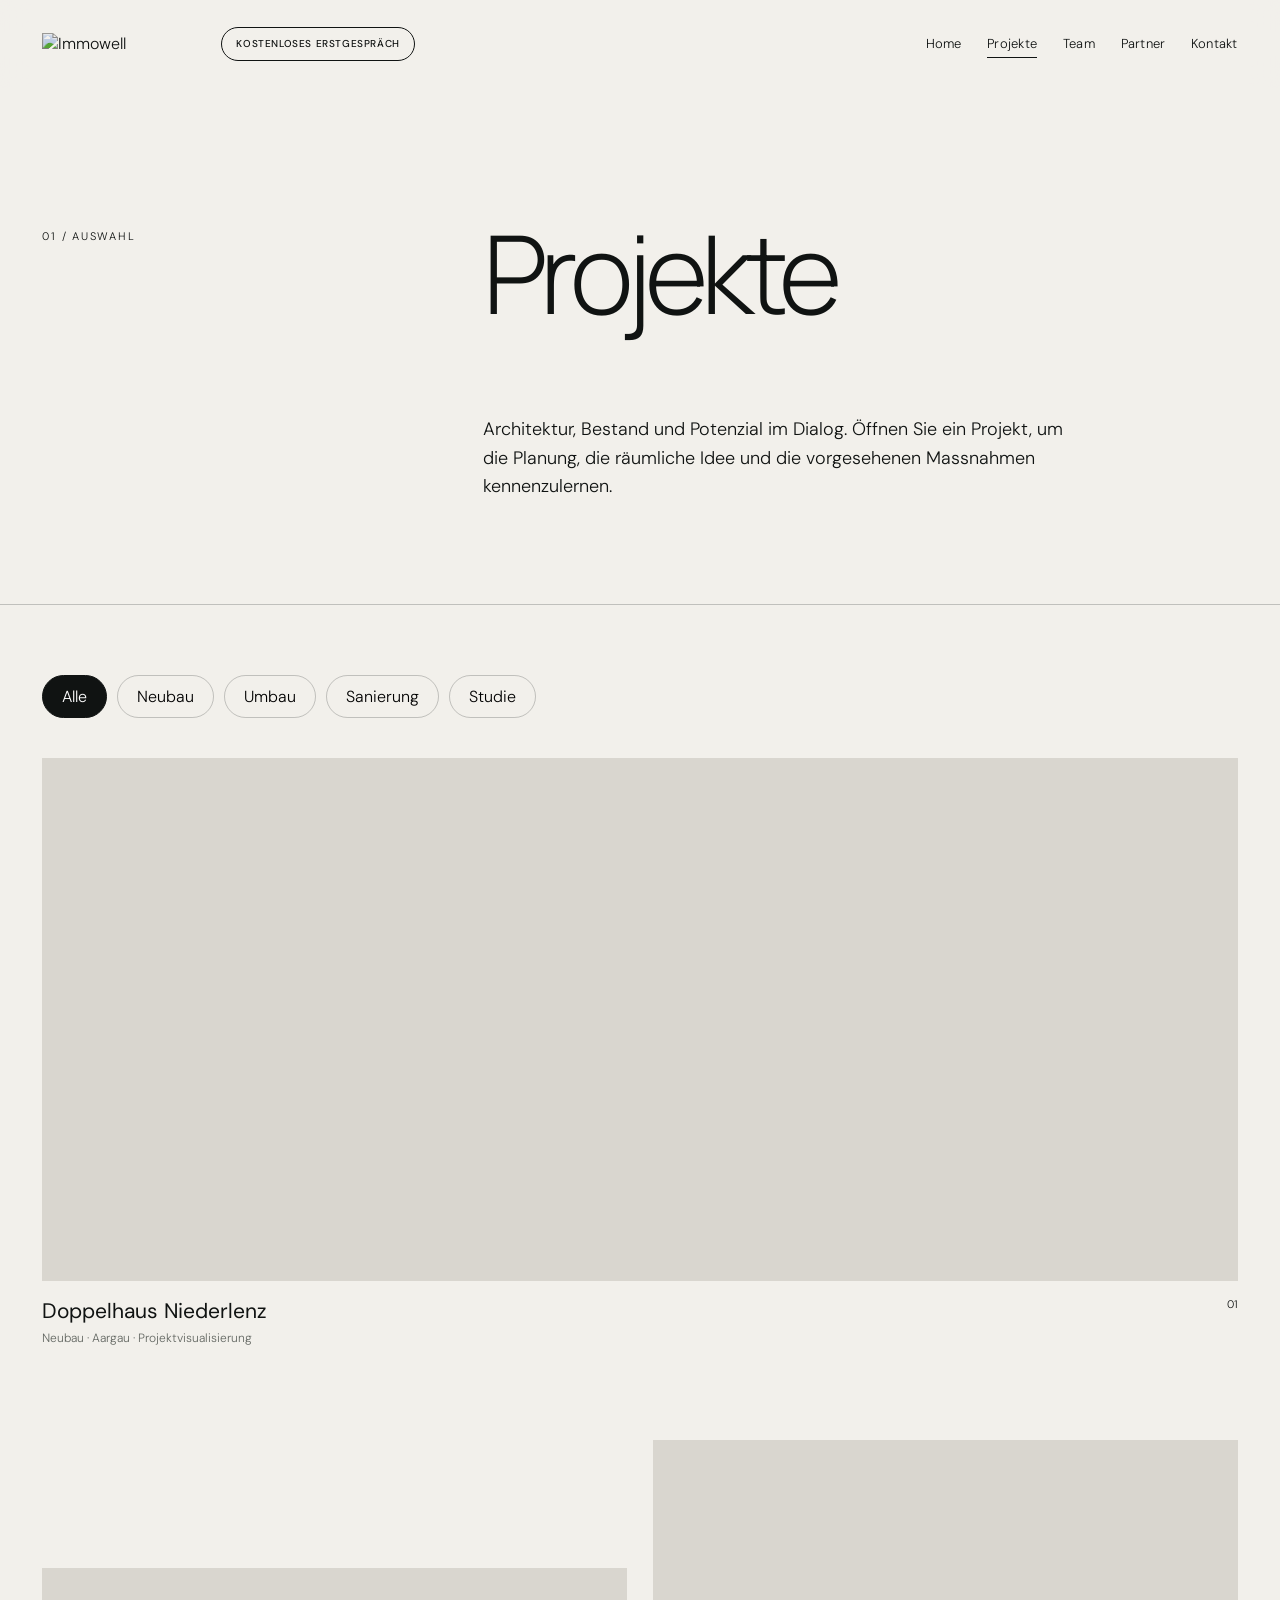
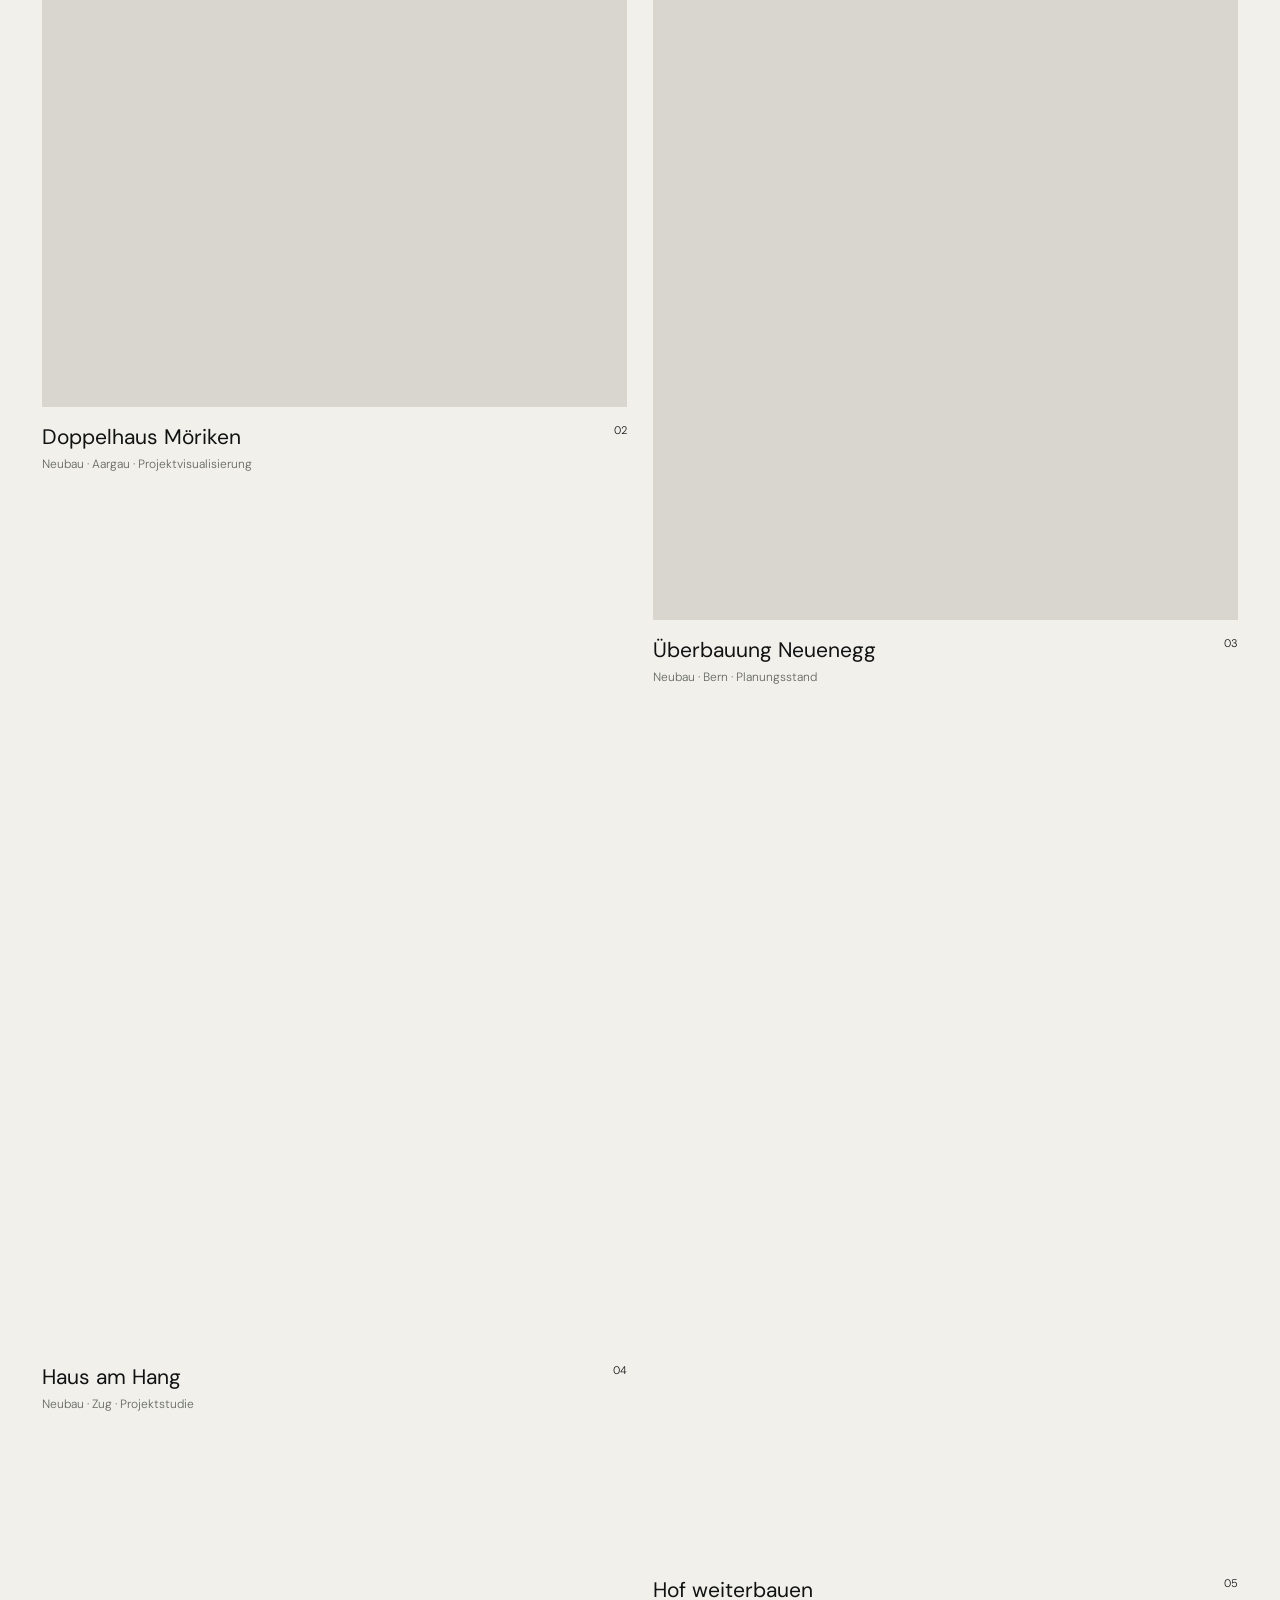
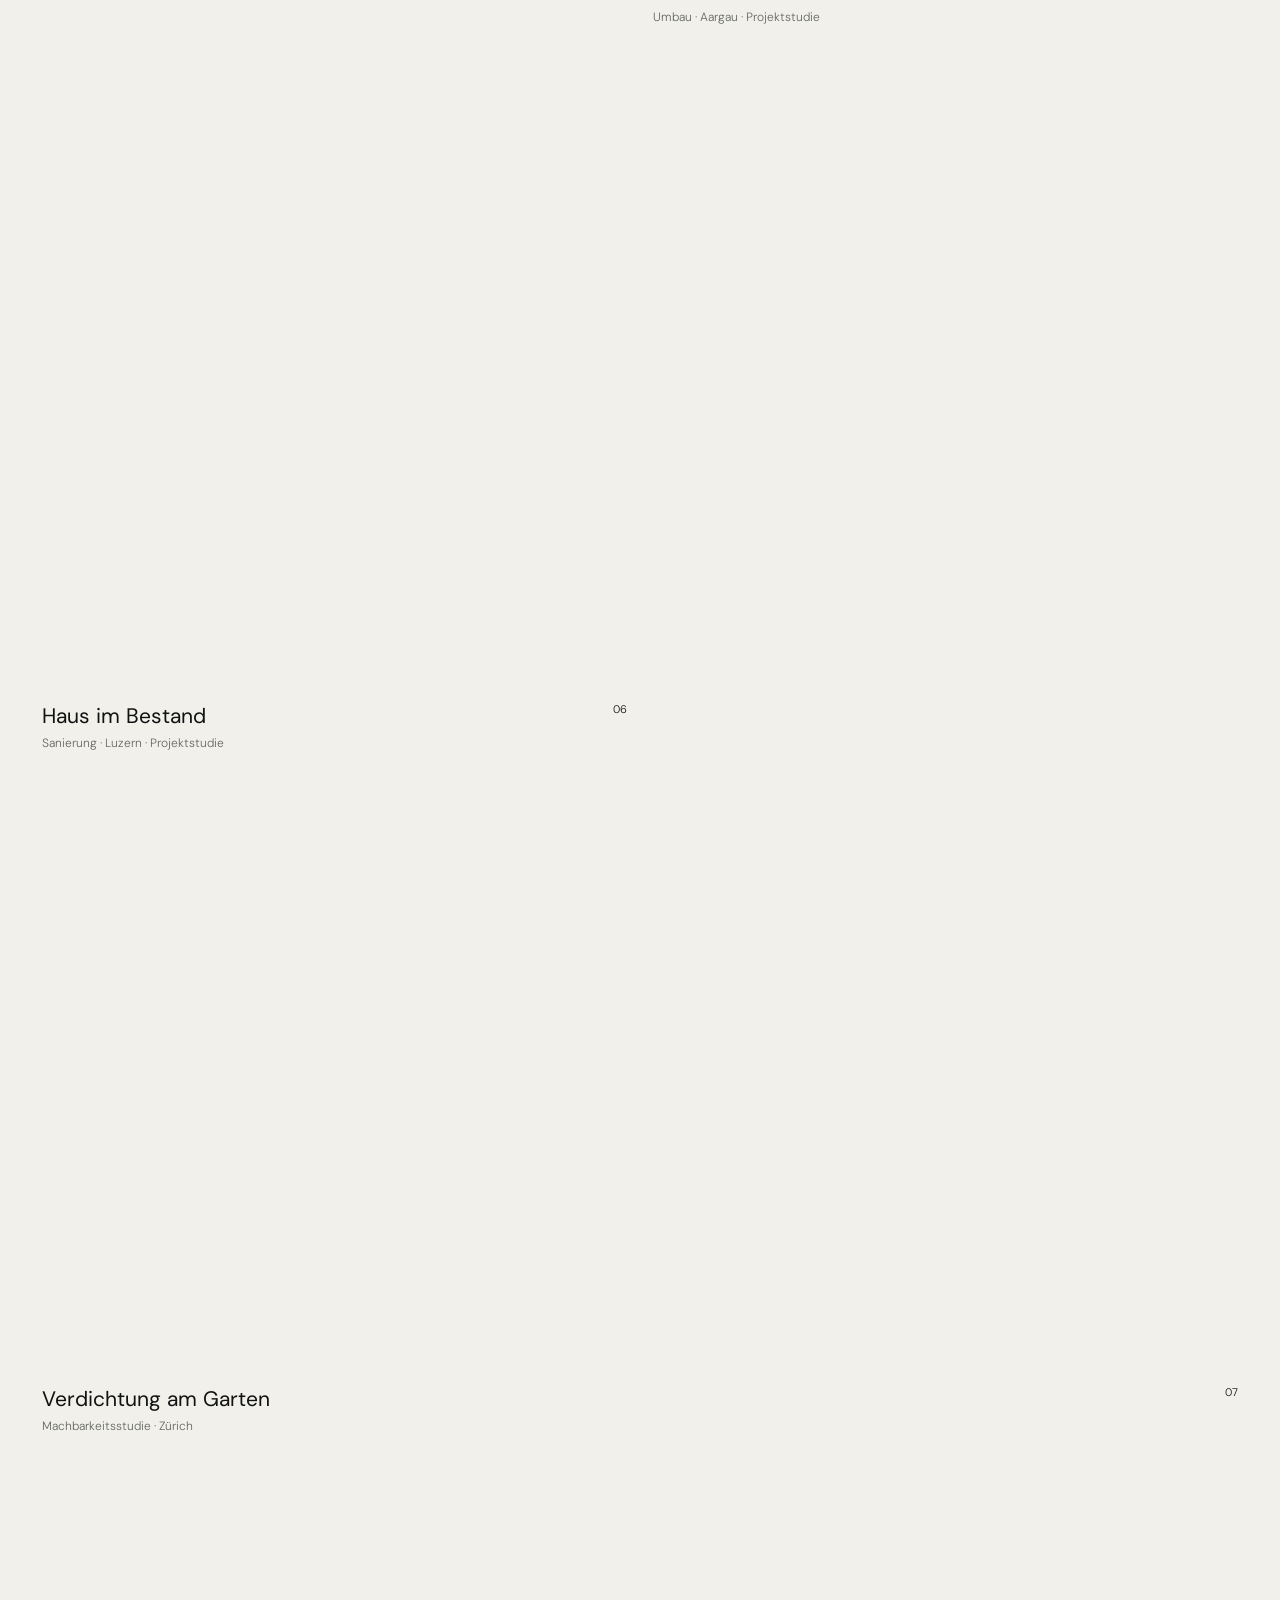
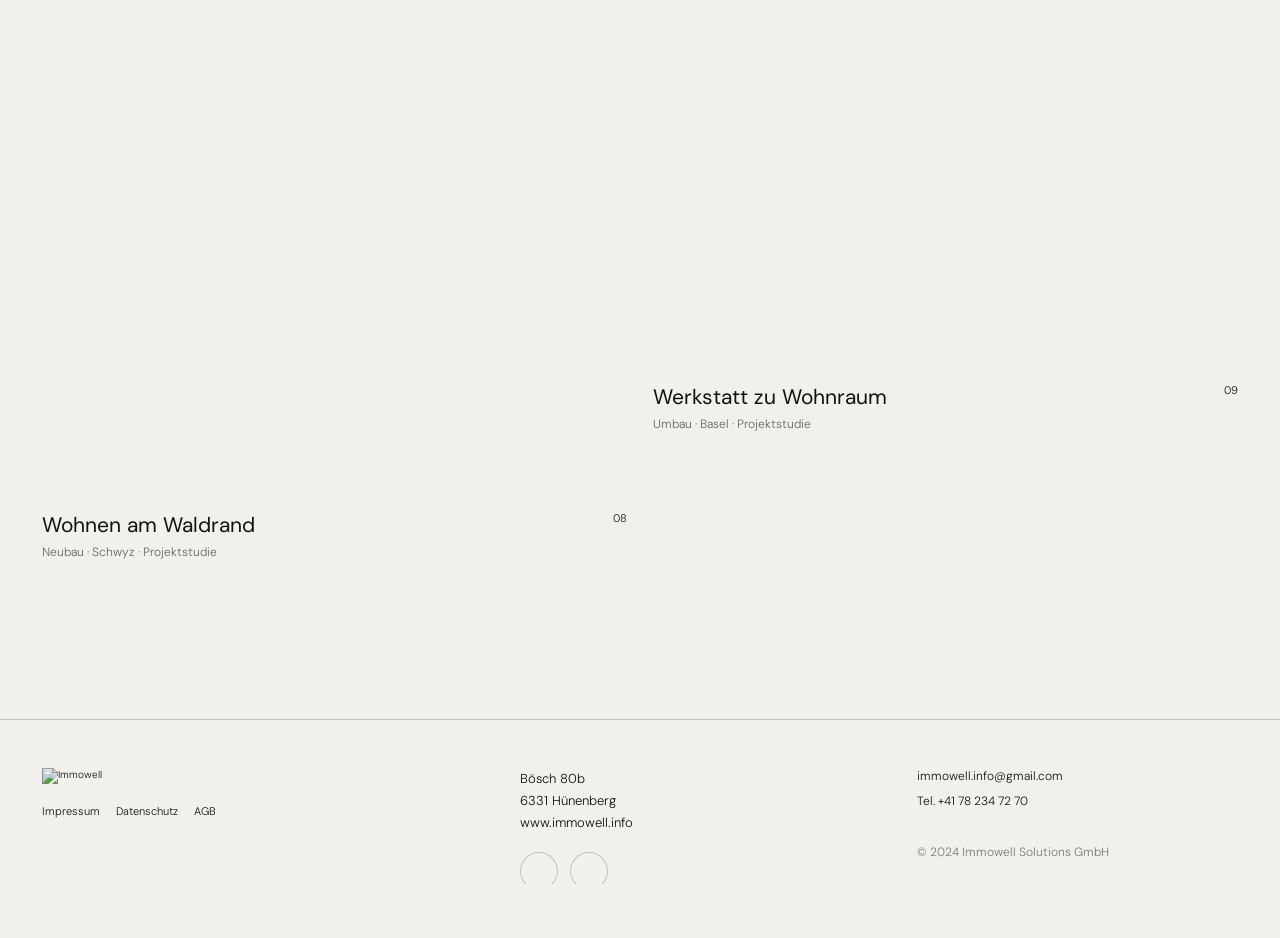
==== projects.html @ a0535512 "Publish new Immowell website" ====
<!doctype html>
<html lang="de">
<head><meta charset="utf-8"><meta name="viewport" content="width=device-width,initial-scale=1"><title>Projekte — Immowell</title><link rel="stylesheet" href="styles.css"></head>
<body>
<header class="site-header inner-header"><div class="header-brand-group"><a class="brand" href="index.html"><img src="assets/immowell-logo.png" alt="Immowell"></a><a class="header-consultation" href="feasibility.html">Kostenloses Erstgespräch</a></div><button class="menu-toggle" aria-expanded="false" aria-controls="main-nav"><span>Menü</span></button><nav id="main-nav" class="main-nav"><a href="index.html">Home</a><a class="active" href="projects.html">Projekte</a><a href="team.html">Team</a><a href="partners.html">Partner</a><a href="contact.html">Kontakt</a></nav></header>
<main class="inner-main">
  <section class="inner-hero"><p class="section-index">01 / Auswahl</p><h1>Projekte</h1><p>Architektur, Bestand und Potenzial im Dialog. Öffnen Sie ein Projekt, um die Planung, die räumliche Idee und die vorgesehenen Massnahmen kennenzulernen.</p></section>
  <section class="projects-section inner-projects">
    <div class="filters reveal" role="group"><button class="filter active" data-filter="all">Alle</button><button class="filter" data-filter="neubau">Neubau</button><button class="filter" data-filter="umbau">Umbau</button><button class="filter" data-filter="sanierung">Sanierung</button><button class="filter" data-filter="studie">Studie</button></div>
    <div class="project-grid">
      <a class="project-card project-wide reveal" data-category="neubau" href="project.html?id=niederlenz"><div class="project-image real-project" style="background-image:url('assets/projects/niederlenz/niederlenz-01.png')"></div><div class="project-meta"><h3>Doppelhaus Niederlenz</h3><p>Neubau · Aargau · Projektvisualisierung</p><b>01</b></div></a>
      <a class="project-card reveal" data-category="neubau" href="project.html?id=moeriken"><div class="project-image real-project" style="background-image:url('assets/projects/moeriken/moeriken-hero-clean-v1.png')"></div><div class="project-meta"><h3>Doppelhaus Möriken</h3><p>Neubau · Aargau · Projektvisualisierung</p><b>02</b></div></a>
      <a class="project-card project-tall reveal" data-category="neubau" href="project.html?id=neuenegg"><div class="project-image real-project" style="background-image:url('assets/projects/neuenegg/neuenegg-hero-v1.png')"></div><div class="project-meta"><h3>Überbauung Neuenegg</h3><p>Neubau · Bern · Planungsstand</p><b>03</b></div></a>
      <a class="project-card reveal" data-category="neubau" href="project.html?id=hang"><div class="project-image image-one"></div><div class="project-meta"><h3>Haus am Hang</h3><p>Neubau · Zug · Projektstudie</p><b>04</b></div></a>
      <a class="project-card project-tall reveal" data-category="umbau" href="project.html?id=hof"><div class="project-image image-two"></div><div class="project-meta"><h3>Hof weiterbauen</h3><p>Umbau · Aargau · Projektstudie</p><b>05</b></div></a>
      <a class="project-card reveal" data-category="sanierung" href="project.html?id=bestand"><div class="project-image image-three"></div><div class="project-meta"><h3>Haus im Bestand</h3><p>Sanierung · Luzern · Projektstudie</p><b>06</b></div></a>
      <a class="project-card project-wide reveal" data-category="studie" href="project.html?id=garten"><div class="project-image image-four"></div><div class="project-meta"><h3>Verdichtung am Garten</h3><p>Machbarkeitsstudie · Zürich</p><b>07</b></div></a>
      <a class="project-card reveal" data-category="neubau" href="project.html?id=waldrand"><div class="project-image image-five"></div><div class="project-meta"><h3>Wohnen am Waldrand</h3><p>Neubau · Schwyz · Projektstudie</p><b>08</b></div></a>
      <a class="project-card reveal" data-category="umbau" href="project.html?id=werkstatt"><div class="project-image image-six"></div><div class="project-meta"><h3>Werkstatt zu Wohnraum</h3><p>Umbau · Basel · Projektstudie</p><b>09</b></div></a>
    </div>
  </section>
</main>
<footer class="site-footer"><div class="footer-brand"><img src="assets/immowell-logo.png" alt="Immowell"><nav class="footer-legal" aria-label="Rechtliches"><a href="imprint.html">Impressum</a><a href="privacy.html">Datenschutz</a><a href="terms.html">AGB</a></nav></div><address>Bösch 80b<br>6331 Hünenberg<br><a href="https://www.immowell.info">www.immowell.info</a><div class="social-icons"><a href="https://www.instagram.com/immowell.ch/" target="_blank" rel="noopener" aria-label="Immowell auf Instagram"><img src="assets/instagram.svg" alt=""></a><a href="https://wa.me/41782347270" target="_blank" rel="noopener" aria-label="Immowell über WhatsApp kontaktieren"><img src="assets/whatsapp.svg" alt=""></a></div></address><div class="footer-contact"><a href="mailto:immowell.info@gmail.com">immowell.info@gmail.com</a><a href="tel:+41782347270">Tel. +41 78 234 72 70</a><span>© 2024 Immowell Solutions GmbH</span></div></footer><script src="script.js"></script>
</body></html>
---- styles.css ----
@import url('https://fonts.googleapis.com/css2?family=DM+Sans:wght@300;400;500&family=Manrope:wght@300;400;500&display=swap');
:root{--ink:#101312;--paper:#f2f0eb;--warm:#d7d2c8;--line:rgba(16,19,18,.22);--accent:#9eaa98;--pad:clamp(22px,3.3vw,58px)}*{box-sizing:border-box}html{scroll-behavior:smooth}body{margin:0;background:var(--paper);color:var(--ink);font-family:'DM Sans',Arial,sans-serif;font-weight:300}body.is-loading{overflow:hidden}a{color:inherit;text-decoration:none}button,input,textarea{font:inherit}img{display:block;max-width:100%}.intro{position:fixed;inset:0;z-index:1000;background:#f7f6f2;display:grid;place-items:center;pointer-events:none;animation:introAway .8s cubic-bezier(.65,0,.35,1) 3.05s forwards}.intro-logo{width:min(62vw,780px);mix-blend-mode:multiply;animation:logoEnter 1.55s cubic-bezier(.16,1,.3,1) both}.site-header{position:fixed;z-index:100;left:0;top:0;width:100%;height:88px;padding:20px var(--pad);display:flex;align-items:center;justify-content:space-between;background:rgba(242,240,235,.88);backdrop-filter:blur(14px);transform:translateY(-100%);animation:headerIn .7s ease 3.1s forwards;border-bottom:1px solid transparent}.site-header.scrolled{border-color:var(--line)}.header-brand-group{display:flex;align-items:center;gap:clamp(16px,2vw,32px);min-width:0}.brand{width:clamp(128px,12vw,190px);flex:0 0 auto}.header-consultation{display:inline-flex;align-items:center;min-height:34px;padding:8px 14px;border:1px solid currentColor;border-radius:999px;font-size:10px;font-weight:500;line-height:1.15;letter-spacing:.06em;text-transform:uppercase;white-space:nowrap;transition:background .25s,color .25s}.header-consultation:hover,.header-consultation.active{background:var(--ink);color:var(--paper)}.dark-header .header-consultation:hover,.dark-header .header-consultation.active{background:var(--paper);color:var(--ink)}body.is-loading .brand{opacity:0}body:not(.is-loading) .brand{opacity:1;transition:opacity .25s}.brand img,footer img{mix-blend-mode:multiply}.main-nav{display:flex;gap:clamp(18px,2vw,36px);font-size:13px;letter-spacing:.02em}.main-nav a{position:relative}.main-nav a:after{content:'';position:absolute;left:0;bottom:-6px;width:100%;height:1px;background:currentColor;transform:scaleX(0);transform-origin:right;transition:transform .35s}.main-nav a:hover:after{transform:scaleX(1);transform-origin:left}.menu-toggle{display:none;background:none;border:0}.hero{min-height:100svh;position:relative;padding-top:88px;display:grid;grid-template-columns:59% 41%;overflow:hidden}.hero-media{min-height:calc(100svh - 88px);background:linear-gradient(0deg,rgba(8,12,10,.06),rgba(8,12,10,.06)),url('https://images.unsplash.com/photo-1600607687920-4e2a09cf159d?auto=format&fit=crop&w=1800&q=88') center/cover}.hero-copy{align-self:center;padding:var(--pad)}.eyebrow,.section-index{font-size:11px;text-transform:uppercase;letter-spacing:.16em;margin:0 0 28px}.hero h1,.statement h2,.section-head h2,.study-intro h2,.contact-main h2{font-family:'Manrope',sans-serif;font-weight:300;letter-spacing:-.04em;line-height:.98;margin:0}.hero h1{font-size:clamp(52px,6.2vw,112px)}.lead{font-size:clamp(17px,1.35vw,23px);line-height:1.5;max-width:590px;margin:36px 0}.text-link{display:inline-flex;gap:30px;padding-bottom:9px;border-bottom:1px solid}.scroll-cue{position:absolute;bottom:24px;left:var(--pad);color:white;text-transform:uppercase;font-size:9px;letter-spacing:.18em;display:flex;align-items:center;gap:12px}.scroll-cue span{width:55px;height:1px;background:white}.statement,.projects-section,.people-section{padding:clamp(100px,12vw,190px) var(--pad)}.statement{display:grid;grid-template-columns:1fr 2fr;gap:5vw;border-bottom:1px solid var(--line)}.statement h2{font-size:clamp(48px,7vw,120px);grid-column:2}.statement-text{grid-column:2;display:grid;grid-template-columns:1fr 1fr;gap:6vw;margin-top:50px;font-size:17px;line-height:1.65}.section-head{display:grid;grid-template-columns:1fr 1fr;gap:5vw;align-items:end;margin-bottom:60px}.section-head h2{font-size:clamp(62px,9vw,150px)}.section-head>p{max-width:540px;font-size:15px;line-height:1.6}.filters{display:flex;flex-wrap:wrap;gap:10px;margin-bottom:40px}.filter{background:transparent;border:1px solid var(--line);border-radius:30px;padding:10px 19px;cursor:pointer;transition:.25s}.filter:hover,.filter.active{background:var(--ink);color:white;border-color:var(--ink)}.project-grid{display:grid;grid-template-columns:repeat(2,1fr);gap:7vw 2vw}.project-card{transition:opacity .45s,transform .45s}.project-card.filtered-out{display:none}.project-card:nth-child(even){margin-top:10vw}.project-image{aspect-ratio:4/3;background-size:cover;background-position:center;position:relative;overflow:hidden;transition:filter .45s}.project-image:after{content:'';position:absolute;inset:0;background:#111;opacity:0;transition:.5s}.project-card:hover .project-image:after{opacity:.08}.project-image span{position:absolute;z-index:2;top:15px;left:15px;background:rgba(242,240,235,.92);padding:7px 10px;font-size:9px;text-transform:uppercase;letter-spacing:.12em}.project-tall .project-image{aspect-ratio:3/4}.project-wide{grid-column:span 2}.project-wide .project-image{aspect-ratio:16/7}.image-one{background-image:url('https://images.unsplash.com/photo-1600566753190-17f0baa2a6c3?auto=format&fit=crop&w=1500&q=85')}.image-two{background-image:url('https://images.unsplash.com/photo-1600607688969-a5bfcd646154?auto=format&fit=crop&w=1500&q=85')}.image-three{background-image:url('https://images.unsplash.com/photo-1600573472550-8090b5e0745e?auto=format&fit=crop&w=1500&q=85')}.image-four{background-image:url('https://images.unsplash.com/photo-1600607687939-ce8a6c25118c?auto=format&fit=crop&w=1800&q=85')}.image-five{background-image:url('https://images.unsplash.com/photo-1600585154340-be6161a56a0c?auto=format&fit=crop&w=1500&q=85')}.image-six{background-image:url('https://images.unsplash.com/photo-1600607687644-c7171b42498f?auto=format&fit=crop&w=1500&q=85')}.project-meta{display:grid;grid-template-columns:1fr auto;grid-template-rows:auto auto;margin-top:16px}.project-meta h3{font-weight:400;font-size:21px;margin:0}.project-meta p{font-size:12px;color:#626661;margin:5px 0}.project-meta b{grid-column:2;grid-row:1/3;font-weight:300;font-size:11px}.study-section{background:#141817;color:#f2f0eb;padding:clamp(90px,11vw,170px) var(--pad);display:grid;grid-template-columns:1fr 1.05fr;gap:8vw}.light{color:#a9afa9}.study-intro h2{font-size:clamp(52px,6vw,98px);max-width:800px}.study-intro>p:not(.section-index){font-size:18px;line-height:1.6;max-width:520px;margin:40px 0}.study-intro ol{padding:0;margin:65px 0 0;list-style:none;border-top:1px solid #424746}.study-intro li{padding:18px 0;border-bottom:1px solid #424746;display:flex;gap:40px}.study-intro li span{font-size:10px;color:#999}.study-form{align-self:start;background:#f0eee9;color:var(--ink);padding:clamp(24px,3vw,48px)}.study-form label,.study-form legend{display:block;font-size:11px;text-transform:uppercase;letter-spacing:.1em}.study-form input,.study-form textarea{width:100%;border:0;border-bottom:1px solid #a9aaa5;background:transparent;border-radius:0;padding:12px 0 10px;outline:none;text-transform:none;letter-spacing:0;font-size:15px}.study-form input:focus,.study-form textarea:focus{border-color:#111}.study-form textarea{resize:vertical}.form-row{display:grid;grid-template-columns:1fr auto 1fr;gap:16px;align-items:end}.or{font-size:10px;padding-bottom:13px;color:#777}.study-form>label,.study-form>.form-row,.study-form fieldset{margin-bottom:28px}.file-drop{border:1px dashed #8c8e89;padding:24px!important;text-align:center;cursor:pointer}.file-drop input{display:none}.file-drop span,.file-drop strong,.file-drop small,.file-drop em{display:block}.file-icon{font-size:25px;margin-bottom:6px}.file-drop strong{font-size:12px;font-weight:500}.file-drop small,.file-drop em{font-size:10px;color:#666;text-transform:none;letter-spacing:0;margin-top:5px}.file-drop em{font-style:normal;color:#222}.study-form fieldset{border:0;padding:0}.slots{display:grid;grid-template-columns:repeat(4,1fr);gap:7px;margin-top:12px}.slots button{border:1px solid #a8aaa5;background:transparent;padding:11px 5px;cursor:pointer;font-size:10px}.slots button.selected{background:#151817;color:white}.slots b{font-weight:400}.consent{display:flex!important;gap:11px;align-items:flex-start;text-transform:none!important;letter-spacing:0!important;line-height:1.4}.consent input{width:16px;height:16px}.submit-button{width:100%;display:flex;justify-content:space-between;border:0;background:#171a19;color:white;padding:18px 20px;cursor:pointer}.form-note{font-size:10px;color:#666;line-height:1.5}.form-status{font-size:12px;line-height:1.45;margin-top:12px}.people-grid{display:grid;grid-template-columns:repeat(3,1fr);gap:2vw}.portrait{aspect-ratio:4/5;background-size:cover;background-position:center;filter:grayscale(1)}.portrait-one{background-image:linear-gradient(145deg,#d5d0c6,#8a9089)}.portrait-two{background-image:url('https://images.unsplash.com/photo-1497366754035-f200968a6e72?auto=format&fit=crop&w=900&q=80')}.portrait-three{background-image:url('https://images.unsplash.com/photo-1497366811353-6870744d04b2?auto=format&fit=crop&w=900&q=80')}.person h3{font-size:18px;font-weight:400;margin:18px 0 5px}.person p,.person small{font-size:12px;color:#626661}.person small{display:block;margin-top:13px}.partners-section{padding:90px var(--pad);border-top:1px solid var(--line);border-bottom:1px solid var(--line);display:grid;grid-template-columns:.5fr 1fr 1fr;gap:5vw}.partners-section h2{font-weight:300;font-size:clamp(40px,5vw,80px);margin:0}.partners-section p{line-height:1.6}.partner-list{display:flex;flex-direction:column}.partner-list span{padding:15px 0;border-bottom:1px solid var(--line)}.contact-section{min-height:85vh;background:#171a19;color:#f2f0eb;padding:clamp(90px,10vw,160px) var(--pad);display:grid;grid-template-columns:2fr 1fr;gap:8vw}.contact-main h2{font-size:clamp(58px,8vw,130px)}.contact-main>a{display:inline-block;font-size:clamp(20px,2vw,32px);margin-top:70px;border-bottom:1px solid}.contact-main>p:not(.section-index){color:#aaa}.contact-aside{align-self:end;border-top:1px solid #555;padding-top:25px}.contact-aside p{line-height:1.55}.contact-aside a{display:inline-block;margin:35px 0;border-bottom:1px solid}.contact-aside small{display:block;color:#8e9490;line-height:1.5}footer{padding:38px var(--pad);display:flex;justify-content:space-between;align-items:flex-end}footer img{width:190px}footer div{display:flex;gap:20px;font-size:10px}.reveal{opacity:0;transform:translateY(38px);transition:opacity 1s cubic-bezier(.2,.6,.2,1),transform 1s cubic-bezier(.2,.6,.2,1)}.reveal.visible{opacity:1;transform:none}@keyframes logoEnter{0%{opacity:0;transform:translateY(70px) scale(.78);filter:blur(8px)}100%{opacity:1;transform:none;filter:none}}@keyframes introAway{to{opacity:0;visibility:hidden}}@keyframes headerIn{to{transform:none}}
@media(max-width:900px){.main-nav{position:fixed;top:72px;left:0;width:100vw;height:calc(100vh - 72px);background:var(--paper);display:flex;flex-direction:column;justify-content:center;align-items:center;font-size:32px;opacity:0;visibility:hidden;pointer-events:none;transform:translateY(-20px);transition:opacity .35s,transform .55s,visibility .55s;z-index:-1}.main-nav.open{opacity:1;visibility:visible;pointer-events:auto;transform:none}.menu-toggle{display:block;z-index:2}.menu-toggle span{font-size:11px;text-transform:uppercase;letter-spacing:.1em}.menu-toggle i{display:none}.hero{grid-template-columns:1fr;padding-top:72px}.site-header{height:72px}.header-brand-group{gap:10px}.brand{width:112px}.header-consultation{max-width:145px;padding:7px 9px;font-size:8px;letter-spacing:.035em;text-align:center}.hero-media{min-height:55svh}.hero-copy{padding-top:50px;padding-bottom:90px}.scroll-cue{display:none}.statement{grid-template-columns:1fr}.statement h2,.statement-text{grid-column:1}.statement-text{grid-template-columns:1fr}.section-head{grid-template-columns:1fr}.project-grid{grid-template-columns:1fr;gap:70px}.project-card:nth-child(even){margin-top:0}.project-wide{grid-column:auto}.project-wide .project-image{aspect-ratio:4/3}.study-section{grid-template-columns:1fr}.people-grid{grid-template-columns:1fr 1fr}.partners-section{grid-template-columns:1fr}.contact-section{grid-template-columns:1fr;min-height:auto}.contact-aside{margin-top:90px}footer{align-items:flex-start;gap:30px}footer div{flex-direction:column;gap:7px}}
@media(max-width:560px){.intro-logo{width:82vw}.people-grid{grid-template-columns:1fr}.form-row{grid-template-columns:1fr}.or{padding:0;text-align:center}.slots{grid-template-columns:1fr 1fr}.study-form{margin-left:calc(var(--pad) * -1);margin-right:calc(var(--pad) * -1)}footer{flex-direction:column}footer div{margin-top:25px}.hero h1{font-size:47px}.statement h2{font-size:45px}}
@media(prefers-reduced-motion:reduce){*{scroll-behavior:auto!important}.intro{display:none}.site-header{transform:none;animation:none}.reveal{opacity:1;transform:none;transition:none}}

/* Multipage architecture */
.inner-header{transform:none;animation:none}.main-nav a.active:after{transform:scaleX(1)}.inner-main{padding-top:88px}.inner-hero{padding:clamp(90px,11vw,170px) var(--pad) clamp(70px,8vw,120px);display:grid;grid-template-columns:1fr 2fr;gap:5vw;border-bottom:1px solid var(--line)}.inner-hero h1{font-family:'Manrope',sans-serif;font-size:clamp(58px,8.5vw,132px);font-weight:300;line-height:.8;letter-spacing:-.065em;margin:0}.inner-hero>p:last-child{grid-column:2;max-width:580px;font-size:18px;line-height:1.6;margin:35px 0 0}.inner-projects,.inner-people{padding-top:70px}.page-links{padding:40px var(--pad) 120px}.page-link{display:grid;grid-template-columns:60px 1fr auto;align-items:center;border-bottom:1px solid var(--line);padding:30px 0}.page-link span{font-size:10px}.page-link h2{font-family:'Manrope',sans-serif;font-size:clamp(36px,6vw,90px);font-weight:300;letter-spacing:-.04em;margin:0}.page-link b{font-size:28px;font-weight:300;transition:transform .3s}.page-link:hover b{transform:translate(6px,-6px)}.study-section.standalone{min-height:calc(100vh - 88px);padding-top:90px}.study-intro h1{font-family:'Manrope',sans-serif;font-weight:300;letter-spacing:-.04em;line-height:.98;font-size:clamp(46px,5vw,82px);margin:0}.dark-header{background:rgba(20,24,23,.92);color:#f2f0eb}.dark-header .brand img{filter:invert(1);mix-blend-mode:screen}.dark-page{background:#141817}.partner-profiles{padding:0 var(--pad) 130px}.partner-profile{display:grid;grid-template-columns:1fr 1.25fr;gap:8vw;padding:80px 0;border-bottom:1px solid var(--line);align-items:center}.partner-logo{min-height:390px;display:grid;place-items:center;padding:20px}.partner-logo img{width:min(54%,330px);height:240px;object-fit:contain}.partner-logo.rtec img{width:min(52%,300px);mix-blend-mode:multiply}.partner-copy h2{font-family:'Manrope',sans-serif;font-size:clamp(36px,5vw,76px);font-weight:300;line-height:1;letter-spacing:-.04em;margin:12px 0 28px}.partner-copy>p:not(.partner-number){font-size:17px;line-height:1.6;max-width:620px}.partner-number{font-size:10px;letter-spacing:.12em}.partner-copy h3{font-size:11px;text-transform:uppercase;letter-spacing:.14em;margin:44px 0 12px}.partner-copy ul{list-style:none;padding:0;margin:0}.partner-copy li{padding:13px 0;border-bottom:1px solid var(--line);font-size:18px}.partner-copy small{display:block;color:#777;line-height:1.5;margin-top:22px}.standalone-contact{min-height:calc(100vh - 88px)}.contact-main h1{font-family:'Manrope',sans-serif;font-weight:300;letter-spacing:-.04em;line-height:.98;font-size:clamp(50px,6.5vw,105px);margin:0}
@media(max-width:900px){.inner-main{padding-top:72px}.inner-hero{grid-template-columns:1fr}.inner-hero>p:last-child{grid-column:1}.partner-profile{grid-template-columns:1fr}.partner-logo{min-height:300px}.dark-header .main-nav{background:#141817}.study-section.standalone,.standalone-contact{min-height:calc(100vh - 72px)}}
@media(max-width:560px){.inner-hero h1{font-size:52px}.page-link{grid-template-columns:36px 1fr auto}.page-link h2{font-size:34px}.partner-logo{padding:25px;min-height:250px}.partner-logo img{height:220px}.partner-profile{padding:55px 0}}

/* Contact details and social footer */
.site-footer{padding:48px var(--pad);display:grid;grid-template-columns:1.25fr 1fr 1fr;gap:6vw;align-items:start;border-top:1px solid var(--line);background:var(--paper);color:var(--ink)}.site-footer .footer-brand{display:block}.site-footer .footer-brand>img{width:190px}.site-footer address{font-style:normal;font-size:13px;line-height:1.7}.site-footer address a,.footer-contact a{border-bottom:1px solid transparent}.site-footer address a:hover,.footer-contact a:hover{border-color:currentColor}.footer-contact{display:flex!important;flex-direction:column;align-items:flex-start;gap:8px!important;font-size:12px}.footer-contact span{margin-top:26px;color:#777}.social-icons{display:flex!important;gap:12px!important;margin-top:24px}.social-icons a,.social-icon-link{width:38px;height:38px;border:1px solid var(--line);border-radius:50%;display:grid;place-items:center;transition:.25s}.social-icons a:hover,.social-icon-link:hover{background:var(--ink)}.social-icons a:hover img,.social-icon-link:hover img{filter:invert(1)}.social-icons img,.social-icon-link img{width:17px!important;height:17px;mix-blend-mode:normal!important}.contact-social{margin-top:30px}.contact-social>p{font-size:13px;color:#a9afa9}.whatsapp-cta{display:inline-flex!important;align-items:center;gap:12px;margin:10px 12px 0 0!important;padding:13px 18px;border:1px solid #747a76!important}.whatsapp-cta img{width:19px;filter:invert(1)}.contact-social .social-icon-link{display:inline-grid!important;margin:10px 0 0!important;border-color:#747a76}.contact-social .social-icon-link img{filter:invert(1)}
@media(max-width:760px){.site-footer{grid-template-columns:1fr;gap:32px}.footer-contact span{margin-top:12px}.contact-social{margin-top:24px}}

/* Appointment calendar and transparent handoff */
.calendar-panel{margin-top:58px;padding:26px;border:1px solid #424746;max-width:520px}.calendar-label{margin:0 0 22px!important;font-size:11px!important;text-transform:uppercase;letter-spacing:.14em;color:#a9afa9}.calendar-panel label{display:block;font-size:11px;text-transform:uppercase;letter-spacing:.12em}.calendar-panel input[type=date]{display:block;width:100%;margin-top:10px;padding:13px 0;border:0;border-bottom:1px solid #626865;background:transparent;color:#f2f0eb;font:inherit;color-scheme:dark}.dynamic-slots{display:grid;grid-template-columns:repeat(3,1fr);gap:8px;margin-top:22px}.dynamic-slots p{grid-column:1/-1;margin:0!important;color:#a9afa9;font-size:13px!important;line-height:1.5}.dynamic-slots button{padding:12px 6px;border:1px solid #626865;background:transparent;color:#f2f0eb;cursor:pointer}.dynamic-slots button:hover,.dynamic-slots button.selected{background:#f2f0eb;color:#141817}.calendar-panel>small{display:block;margin-top:18px;color:#929793;line-height:1.5}.handoff-actions{display:grid;grid-template-columns:1fr 1fr;gap:8px;margin-top:18px}.handoff-actions[hidden]{display:none}.handoff-actions a{padding:15px;text-align:center;border:1px solid #171a19;font-size:12px}.handoff-actions .handoff-whatsapp{background:#171a19;color:white}.form-status:not(:empty){padding:14px 0;border-bottom:1px solid var(--line)}
@media(max-width:560px){.calendar-panel{margin-top:38px}.dynamic-slots{grid-template-columns:1fr}.handoff-actions{grid-template-columns:1fr}}

/* Hour and meeting-place dialog */
.slot-dialog{width:min(520px,calc(100% - 32px));border:0;background:var(--paper);color:var(--ink);padding:0;box-shadow:0 30px 90px rgba(0,0,0,.35)}.slot-dialog::backdrop{background:rgba(8,11,10,.72);backdrop-filter:blur(5px)}.slot-dialog form{position:relative;padding:36px}.dialog-close{position:absolute;right:20px;top:15px;border:0;background:transparent;font-size:30px;font-weight:300;cursor:pointer}.slot-dialog h2{font-family:'Manrope',sans-serif;font-size:50px;font-weight:300;letter-spacing:-.04em;margin:0 0 30px}.slot-dialog form>p:not(.calendar-label){font-size:12px;text-transform:uppercase;letter-spacing:.1em}.minute-options{display:grid;grid-template-columns:1fr 1fr;gap:8px;margin:12px 0 28px}.minute-options button{padding:16px;border:1px solid var(--line);background:transparent;cursor:pointer}.minute-options button.selected{background:var(--ink);color:white}.slot-dialog label{font-size:11px;text-transform:uppercase;letter-spacing:.1em}.slot-dialog select{display:block;width:100%;margin-top:10px;padding:14px;border:1px solid var(--line);background:white}.dialog-confirm{width:100%;margin-top:28px;padding:16px;border:0;background:var(--ink);color:white;cursor:pointer}.appointment-summary{grid-column:1/-1;margin:10px 0 0!important;padding:12px;border:1px solid #626865;color:#f2f0eb!important;font-size:12px!important}.dynamic-slots{grid-template-columns:repeat(4,1fr)}
@media(max-width:560px){.dynamic-slots{grid-template-columns:repeat(2,1fr)}.slot-dialog form{padding:28px 22px}.slot-dialog h2{font-size:40px}}
.calendar-box{border:1px solid #4d5350;background:#191d1c;padding:18px}.calendar-toolbar{display:grid;grid-template-columns:38px 1fr 38px;align-items:center;gap:10px;margin-bottom:18px}.calendar-toolbar strong{text-align:center;font-family:'Manrope',sans-serif;font-size:19px;font-weight:400;letter-spacing:-.02em}.calendar-toolbar button{width:38px;height:38px;border:1px solid #555c58;background:transparent;color:#f2f0eb;cursor:pointer;transition:.2s}.calendar-toolbar button:hover:not(:disabled){background:#f2f0eb;color:#141817}.calendar-toolbar button:disabled{opacity:.25;cursor:not-allowed}.calendar-weekdays,.calendar-grid{display:grid;grid-template-columns:repeat(7,1fr);gap:5px}.calendar-weekdays{margin-bottom:7px;color:#909691;font-size:9px;letter-spacing:.08em;text-align:center;text-transform:uppercase}.calendar-weekdays span{padding:3px 0}.calendar-day,.calendar-spacer{aspect-ratio:1;display:grid;place-items:center}.calendar-day{border:1px solid transparent;background:transparent;color:#f2f0eb;font-size:12px;cursor:pointer;transition:.2s}.calendar-day:hover:not(:disabled){border-color:#f2f0eb}.calendar-day.selected{background:#f2f0eb;color:#141817}.calendar-day:disabled{color:#59605c;cursor:not-allowed;text-decoration:line-through;text-decoration-thickness:1px}.dynamic-slots .slots-title{grid-column:1/-1;color:#f2f0eb;font-size:10px!important;letter-spacing:.12em;text-transform:uppercase;margin:4px 0 3px!important}.calendar-panel input[type=hidden]{display:none}
@media(max-width:560px){.calendar-panel{padding:18px}.calendar-box{padding:13px}.calendar-weekdays,.calendar-grid{gap:3px}.calendar-day{font-size:11px}.calendar-toolbar strong{font-size:17px}}
.project-type{min-width:0}.project-type legend{margin-bottom:12px}.project-type-options{display:flex;flex-wrap:nowrap;gap:8px;overflow-x:auto;padding:1px 1px 8px;scrollbar-width:thin}.project-type-options label{flex:0 0 auto;cursor:pointer}.project-type-options input{position:absolute;opacity:0;width:1px!important;height:1px!important}.project-type-options span{display:block;padding:11px 16px;border:1px solid #a9aaa5;border-radius:999px;font-size:10px;letter-spacing:.06em;white-space:nowrap;transition:.2s}.project-type-options input:checked+span{background:var(--ink);border-color:var(--ink);color:white}.project-type-options input:focus-visible+span{outline:2px solid var(--ink);outline-offset:2px}.consent a{text-decoration:underline;text-underline-offset:2px}.footer-legal{display:flex;flex-wrap:wrap;gap:9px 16px;margin-top:20px;font-size:11px}.footer-legal a{border-bottom:1px solid transparent}.footer-legal a:hover{border-color:currentColor}.site-footer address .social-icons{margin-top:18px}.legal-main{padding-top:88px}.legal-hero{padding:clamp(80px,10vw,150px) var(--pad) clamp(45px,6vw,90px);border-bottom:1px solid var(--line)}.legal-hero h1{max-width:1050px;margin:0;font-family:'Manrope',sans-serif;font-size:clamp(48px,7vw,108px);font-weight:300;letter-spacing:-.045em;line-height:.98}.legal-content{width:min(920px,calc(100% - 2 * var(--pad)));margin:0 auto;padding:clamp(65px,8vw,120px) 0}.legal-content section{display:grid;grid-template-columns:minmax(170px,.65fr) 1.5fr;gap:5vw;padding:30px 0;border-top:1px solid var(--line)}.legal-content h2{margin:0;font-size:14px;font-weight:500}.legal-content p{margin:0;font-size:15px;line-height:1.75}.legal-content a{border-bottom:1px solid}.legal-note{margin-top:42px!important;color:#737773;font-size:11px!important}.legal-content+*{margin-top:0}
@media(max-width:700px){.legal-main{padding-top:72px}.legal-content section{grid-template-columns:1fr;gap:12px}.project-type-options{margin-right:-24px;padding-right:24px}}

/* Project detail pages */
.project-card{display:block;cursor:pointer}.project-card .project-image{transition:transform .7s cubic-bezier(.2,.6,.2,1),filter .45s}.project-card:hover .project-image{transform:scale(.985)}.real-project{background-color:#d9d6cf}.project-back{display:inline-block;margin:42px var(--pad) 22px;font-size:11px;text-transform:uppercase;letter-spacing:.12em;border-bottom:1px solid var(--line);padding-bottom:7px}.project-detail-hero{position:relative}.project-detail-image{height:min(76vw,860px);min-height:520px;background-position:center;background-size:cover}.project-title-block{position:absolute;left:var(--pad);right:var(--pad);bottom:0;background:rgba(242,240,235,.94);backdrop-filter:blur(12px);padding:clamp(25px,4vw,60px)}.project-title-block .section-index{margin-bottom:18px}.project-title-block h1{font-family:'Manrope',sans-serif;font-weight:300;font-size:clamp(48px,7.5vw,120px);line-height:.9;letter-spacing:-.055em;margin:0}.project-story{padding:clamp(80px,11vw,160px) var(--pad);display:grid;grid-template-columns:1.25fr 1fr;gap:10vw;border-bottom:1px solid var(--line)}.project-number{font-size:11px;letter-spacing:.14em;margin:0 0 35px}.project-story h2{font-family:'Manrope',sans-serif;font-size:clamp(38px,5vw,76px);font-weight:300;line-height:1.05;letter-spacing:-.04em;margin:0}.project-copy>p{font-size:18px;line-height:1.65;margin:0 0 60px}.project-copy dl{margin:0}.project-copy dl div{display:grid;grid-template-columns:120px 1fr;gap:25px;padding:16px 0;border-top:1px solid var(--line)}.project-copy dt{font-size:10px;text-transform:uppercase;letter-spacing:.12em}.project-copy dd{font-size:13px;margin:0}.project-gallery{padding:var(--pad);display:grid;grid-template-columns:repeat(2,1fr);gap:2vw}.project-gallery figure{margin:0}.project-gallery .gallery-wide{grid-column:span 2}.project-gallery img{width:100%;height:100%;max-height:850px;object-fit:cover}.project-gallery .gallery-wide img{aspect-ratio:16/9}.project-next{margin-top:80px;background:#171a19;color:#f2f0eb;padding:clamp(70px,10vw,150px) var(--pad);display:grid;grid-template-columns:1fr 1fr;gap:6vw;align-items:end}.project-next p{font-size:12px;text-transform:uppercase;letter-spacing:.14em}.project-next a{font-family:'Manrope',sans-serif;font-size:clamp(30px,4vw,64px);font-weight:300;letter-spacing:-.035em;display:flex;justify-content:space-between;gap:30px;border-bottom:1px solid #777;padding-bottom:20px}.project-next span{font-weight:300}
@media(max-width:900px){.project-detail-image{height:72vh;min-height:480px}.project-story{grid-template-columns:1fr}.project-gallery{grid-template-columns:1fr}.project-gallery .gallery-wide{grid-column:auto}.project-next{grid-template-columns:1fr}}
@media(max-width:560px){.project-back{margin-top:25px}.project-detail-image{min-height:430px}.project-title-block{left:14px;right:14px}.project-title-block h1{font-size:43px}.project-copy dl div{grid-template-columns:95px 1fr}.project-gallery{padding:14px;gap:14px}}
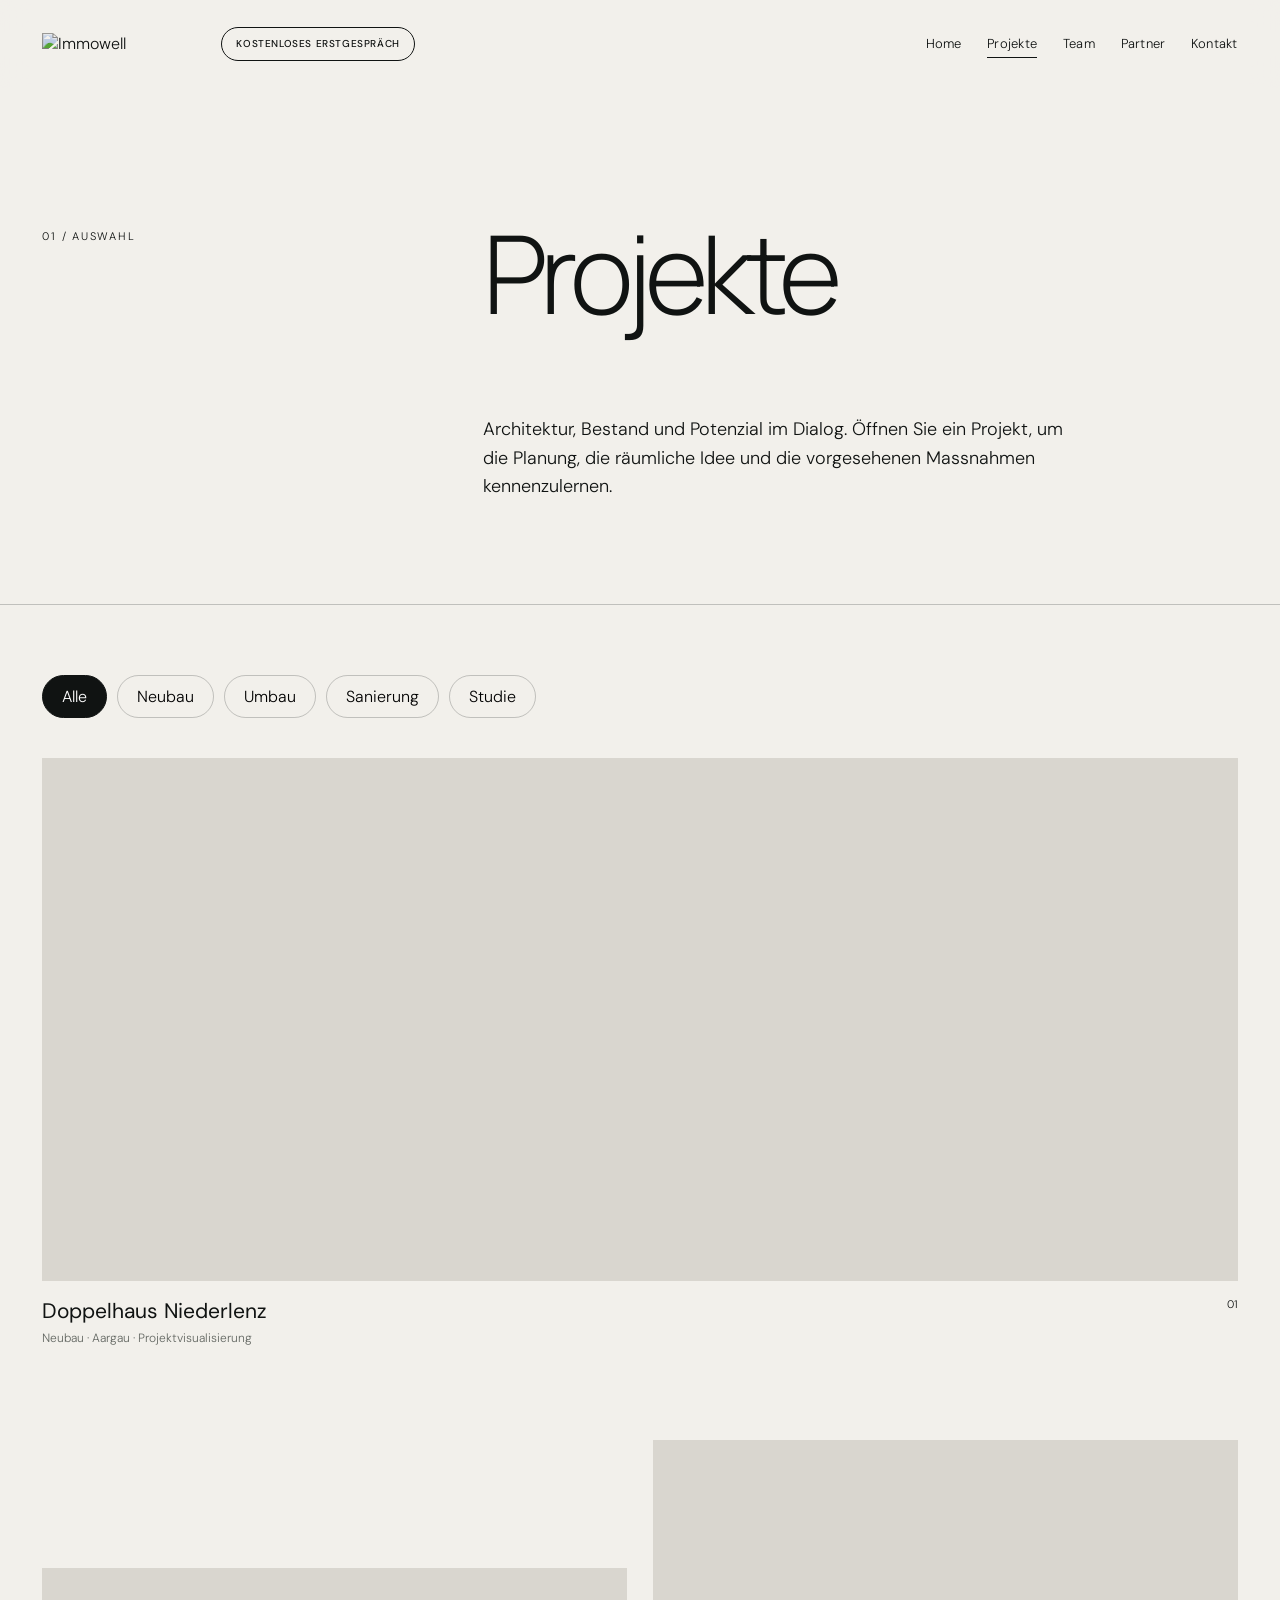
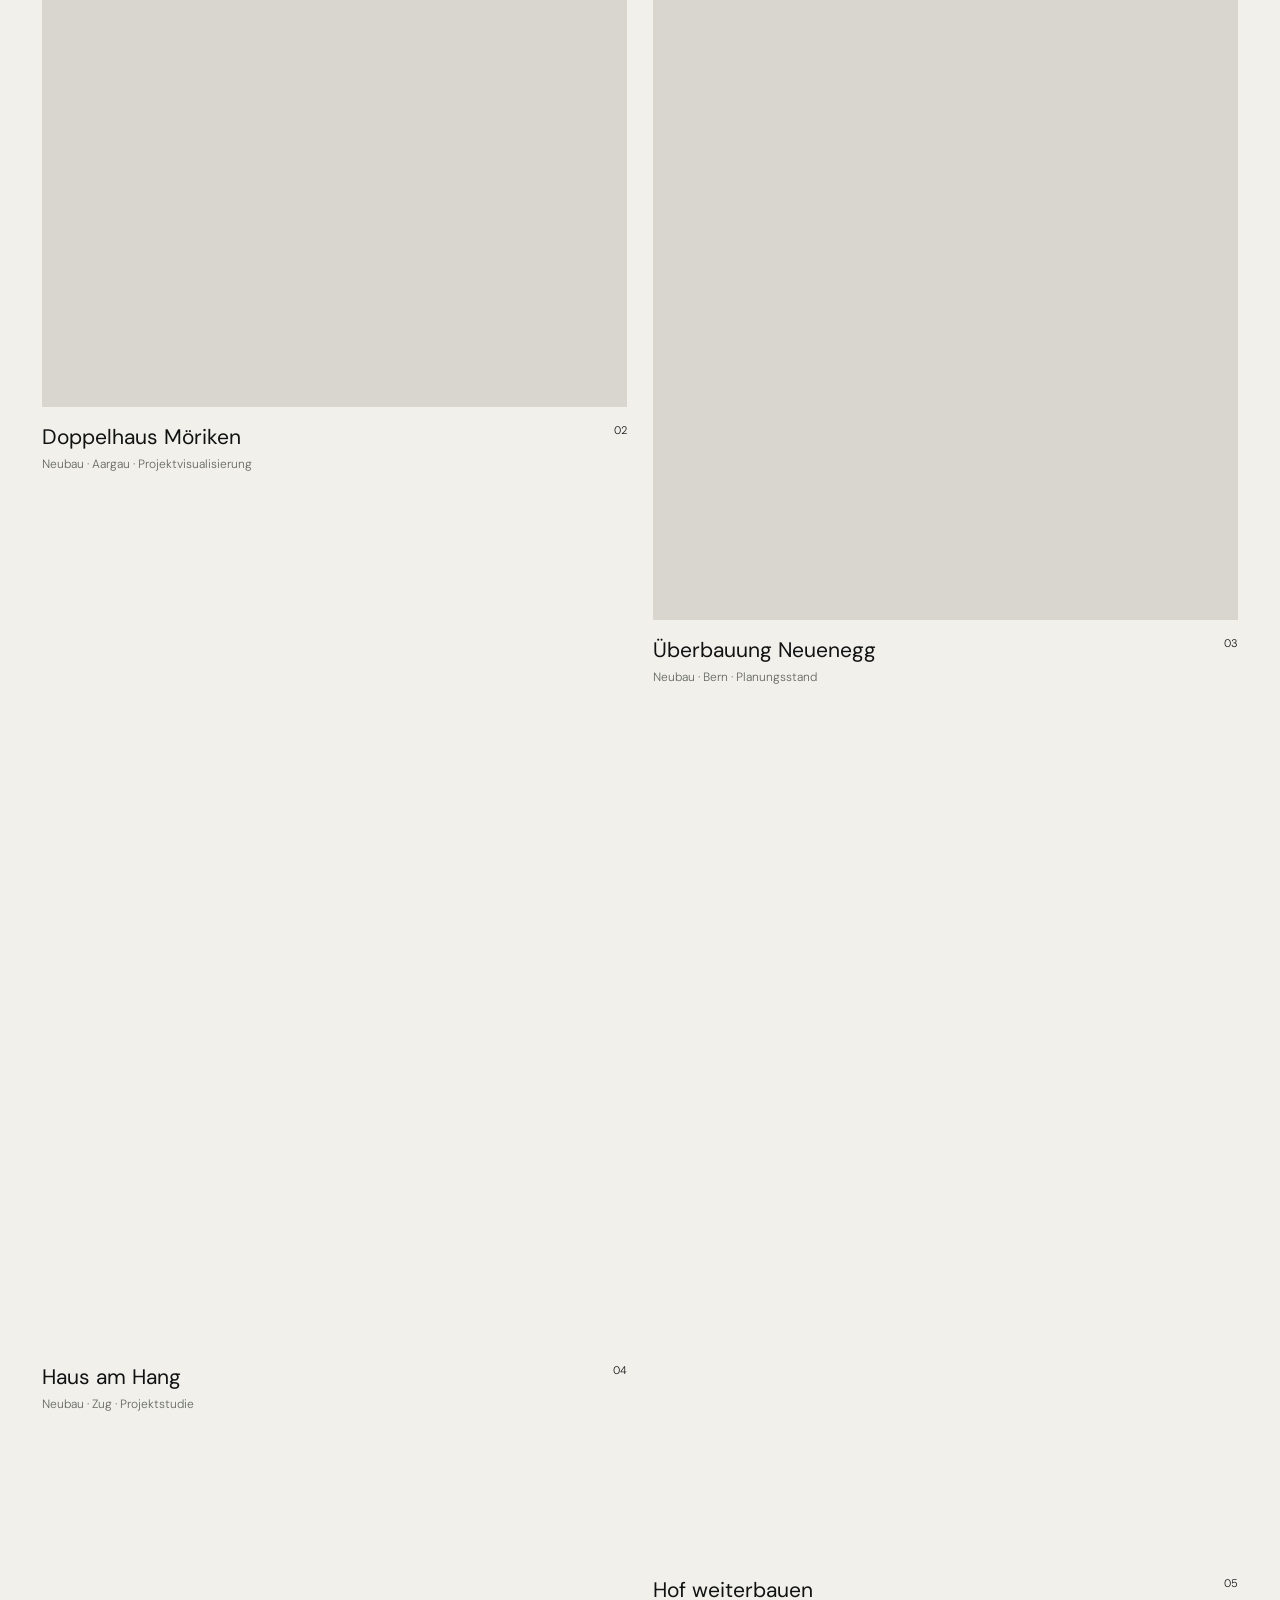
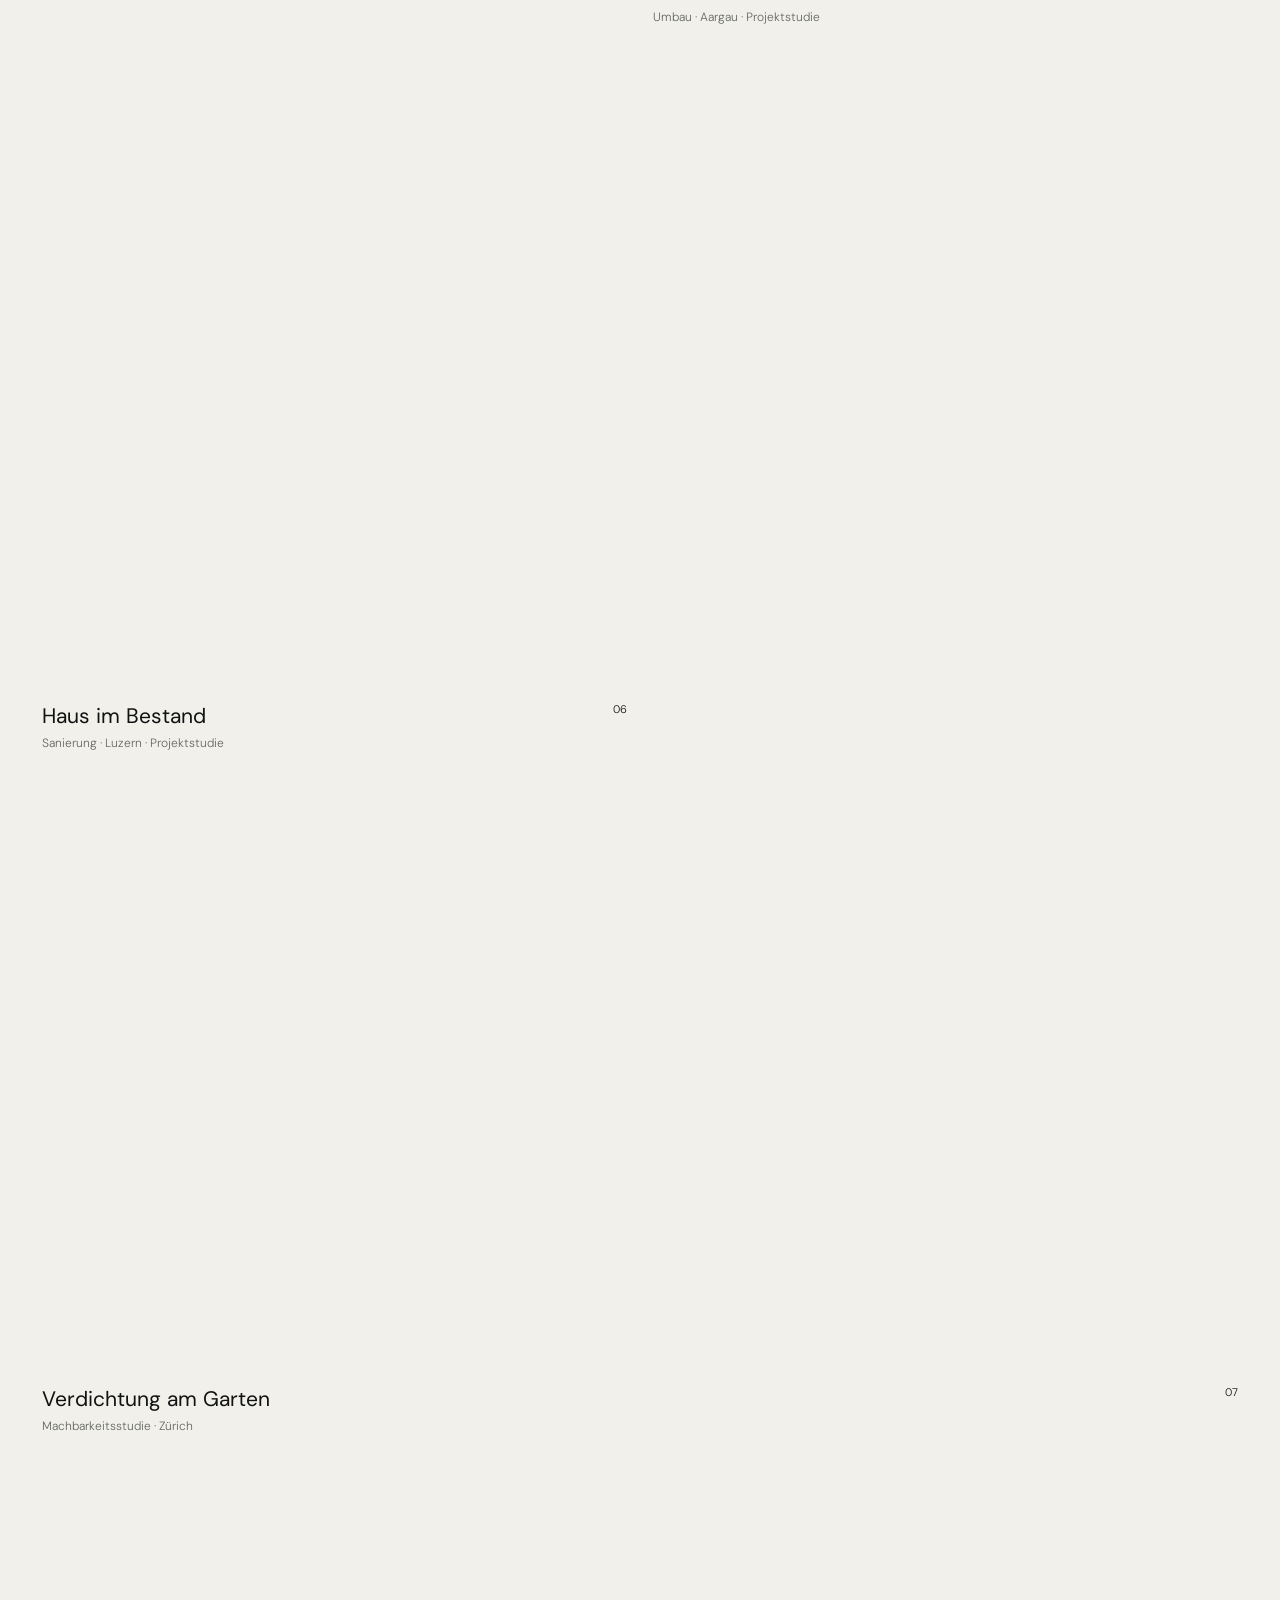
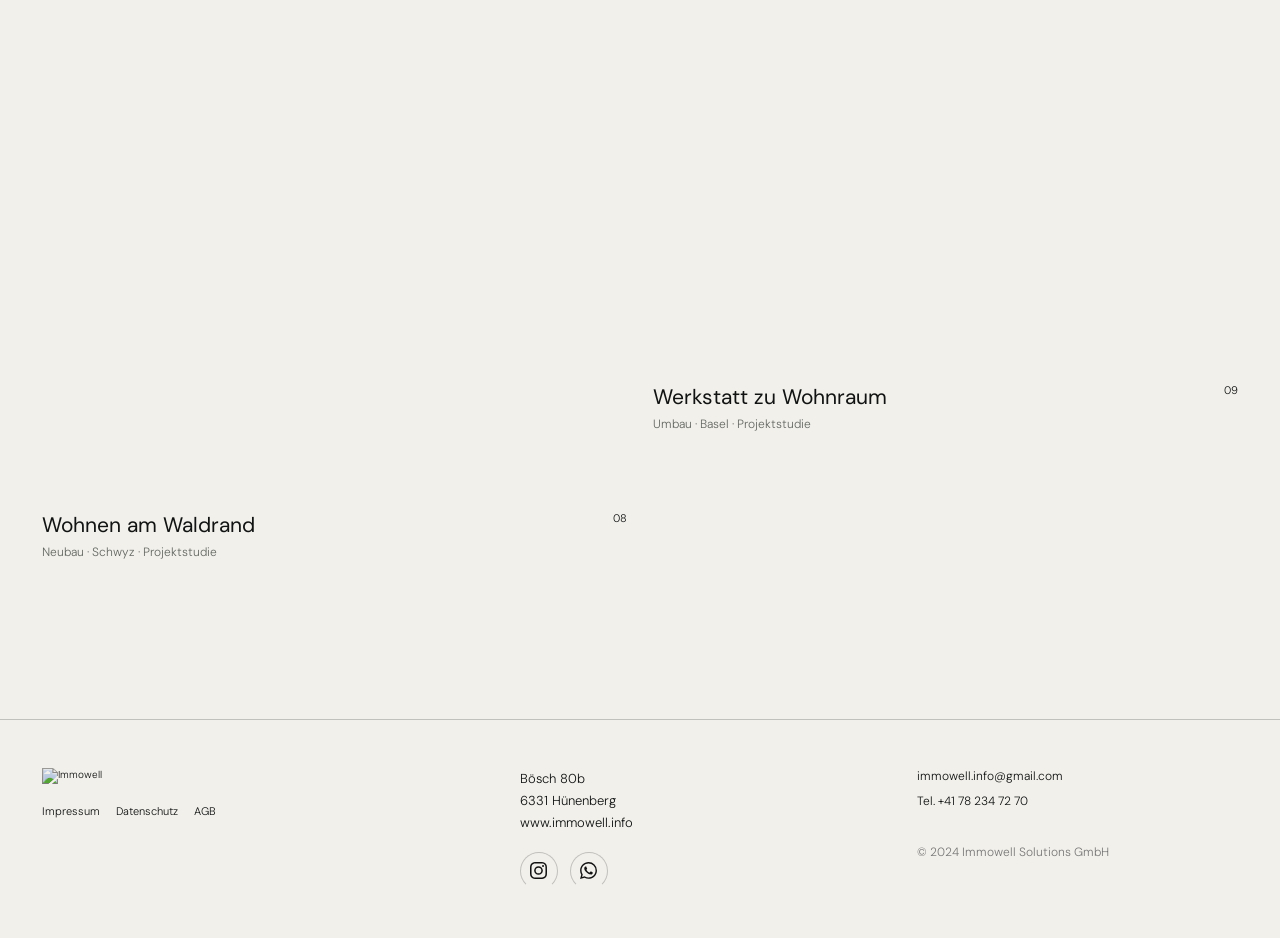
==== commit c91c6da3: "Use optimized project images" ====
--- a/projects.html
+++ b/projects.html
@@ -2,15 +2,15 @@
 <html lang="de">
 <head><meta charset="utf-8"><meta name="viewport" content="width=device-width,initial-scale=1"><title>Projekte — Immowell</title><link rel="stylesheet" href="styles.css"></head>
 <body>
-<header class="site-header inner-header"><div class="header-brand-group"><a class="brand" href="index.html"><img src="assets/immowell-logo.png" alt="Immowell"></a><a class="header-consultation" href="feasibility.html">Kostenloses Erstgespräch</a></div><button class="menu-toggle" aria-expanded="false" aria-controls="main-nav"><span>Menü</span></button><nav id="main-nav" class="main-nav"><a href="index.html">Home</a><a class="active" href="projects.html">Projekte</a><a href="team.html">Team</a><a href="partners.html">Partner</a><a href="contact.html">Kontakt</a></nav></header>
+<header class="site-header inner-header"><div class="header-brand-group"><a class="brand" href="index.html"><img src="assets/immowell-logo.jpg" alt="Immowell"></a><a class="header-consultation" href="feasibility.html">Kostenloses Erstgespräch</a></div><button class="menu-toggle" aria-expanded="false" aria-controls="main-nav"><span>Menü</span></button><nav id="main-nav" class="main-nav"><a href="index.html">Home</a><a class="active" href="projects.html">Projekte</a><a href="team.html">Team</a><a href="partners.html">Partner</a><a href="contact.html">Kontakt</a></nav></header>
 <main class="inner-main">
   <section class="inner-hero"><p class="section-index">01 / Auswahl</p><h1>Projekte</h1><p>Architektur, Bestand und Potenzial im Dialog. Öffnen Sie ein Projekt, um die Planung, die räumliche Idee und die vorgesehenen Massnahmen kennenzulernen.</p></section>
   <section class="projects-section inner-projects">
     <div class="filters reveal" role="group"><button class="filter active" data-filter="all">Alle</button><button class="filter" data-filter="neubau">Neubau</button><button class="filter" data-filter="umbau">Umbau</button><button class="filter" data-filter="sanierung">Sanierung</button><button class="filter" data-filter="studie">Studie</button></div>
     <div class="project-grid">
-      <a class="project-card project-wide reveal" data-category="neubau" href="project.html?id=niederlenz"><div class="project-image real-project" style="background-image:url('assets/projects/niederlenz/niederlenz-01.png')"></div><div class="project-meta"><h3>Doppelhaus Niederlenz</h3><p>Neubau · Aargau · Projektvisualisierung</p><b>01</b></div></a>
-      <a class="project-card reveal" data-category="neubau" href="project.html?id=moeriken"><div class="project-image real-project" style="background-image:url('assets/projects/moeriken/moeriken-hero-clean-v1.png')"></div><div class="project-meta"><h3>Doppelhaus Möriken</h3><p>Neubau · Aargau · Projektvisualisierung</p><b>02</b></div></a>
-      <a class="project-card project-tall reveal" data-category="neubau" href="project.html?id=neuenegg"><div class="project-image real-project" style="background-image:url('assets/projects/neuenegg/neuenegg-hero-v1.png')"></div><div class="project-meta"><h3>Überbauung Neuenegg</h3><p>Neubau · Bern · Planungsstand</p><b>03</b></div></a>
+      <a class="project-card project-wide reveal" data-category="neubau" href="project.html?id=niederlenz"><div class="project-image real-project" style="background-image:url('assets/projects/niederlenz/niederlenz-01.jpg')"></div><div class="project-meta"><h3>Doppelhaus Niederlenz</h3><p>Neubau · Aargau · Projektvisualisierung</p><b>01</b></div></a>
+      <a class="project-card reveal" data-category="neubau" href="project.html?id=moeriken"><div class="project-image real-project" style="background-image:url('assets/projects/moeriken/moeriken-hero-clean-v1.jpg')"></div><div class="project-meta"><h3>Doppelhaus Möriken</h3><p>Neubau · Aargau · Projektvisualisierung</p><b>02</b></div></a>
+      <a class="project-card project-tall reveal" data-category="neubau" href="project.html?id=neuenegg"><div class="project-image real-project" style="background-image:url('assets/projects/neuenegg/neuenegg-hero-v1.jpg')"></div><div class="project-meta"><h3>Überbauung Neuenegg</h3><p>Neubau · Bern · Planungsstand</p><b>03</b></div></a>
       <a class="project-card reveal" data-category="neubau" href="project.html?id=hang"><div class="project-image image-one"></div><div class="project-meta"><h3>Haus am Hang</h3><p>Neubau · Zug · Projektstudie</p><b>04</b></div></a>
       <a class="project-card project-tall reveal" data-category="umbau" href="project.html?id=hof"><div class="project-image image-two"></div><div class="project-meta"><h3>Hof weiterbauen</h3><p>Umbau · Aargau · Projektstudie</p><b>05</b></div></a>
       <a class="project-card reveal" data-category="sanierung" href="project.html?id=bestand"><div class="project-image image-three"></div><div class="project-meta"><h3>Haus im Bestand</h3><p>Sanierung · Luzern · Projektstudie</p><b>06</b></div></a>
@@ -20,5 +20,5 @@
     </div>
   </section>
 </main>
-<footer class="site-footer"><div class="footer-brand"><img src="assets/immowell-logo.png" alt="Immowell"><nav class="footer-legal" aria-label="Rechtliches"><a href="imprint.html">Impressum</a><a href="privacy.html">Datenschutz</a><a href="terms.html">AGB</a></nav></div><address>Bösch 80b<br>6331 Hünenberg<br><a href="https://www.immowell.info">www.immowell.info</a><div class="social-icons"><a href="https://www.instagram.com/immowell.ch/" target="_blank" rel="noopener" aria-label="Immowell auf Instagram"><img src="assets/instagram.svg" alt=""></a><a href="https://wa.me/41782347270" target="_blank" rel="noopener" aria-label="Immowell über WhatsApp kontaktieren"><img src="assets/whatsapp.svg" alt=""></a></div></address><div class="footer-contact"><a href="mailto:immowell.info@gmail.com">immowell.info@gmail.com</a><a href="tel:+41782347270">Tel. +41 78 234 72 70</a><span>© 2024 Immowell Solutions GmbH</span></div></footer><script src="script.js"></script>
+<footer class="site-footer"><div class="footer-brand"><img src="assets/immowell-logo.jpg" alt="Immowell"><nav class="footer-legal" aria-label="Rechtliches"><a href="imprint.html">Impressum</a><a href="privacy.html">Datenschutz</a><a href="terms.html">AGB</a></nav></div><address>Bösch 80b<br>6331 Hünenberg<br><a href="https://www.immowell.info">www.immowell.info</a><div class="social-icons"><a href="https://www.instagram.com/immowell.ch/" target="_blank" rel="noopener" aria-label="Immowell auf Instagram"><img src="assets/instagram.svg" alt=""></a><a href="https://wa.me/41782347270" target="_blank" rel="noopener" aria-label="Immowell über WhatsApp kontaktieren"><img src="assets/whatsapp.svg" alt=""></a></div></address><div class="footer-contact"><a href="mailto:immowell.info@gmail.com">immowell.info@gmail.com</a><a href="tel:+41782347270">Tel. +41 78 234 72 70</a><span>© 2024 Immowell Solutions GmbH</span></div></footer><script src="script.js"></script>
 </body></html>
